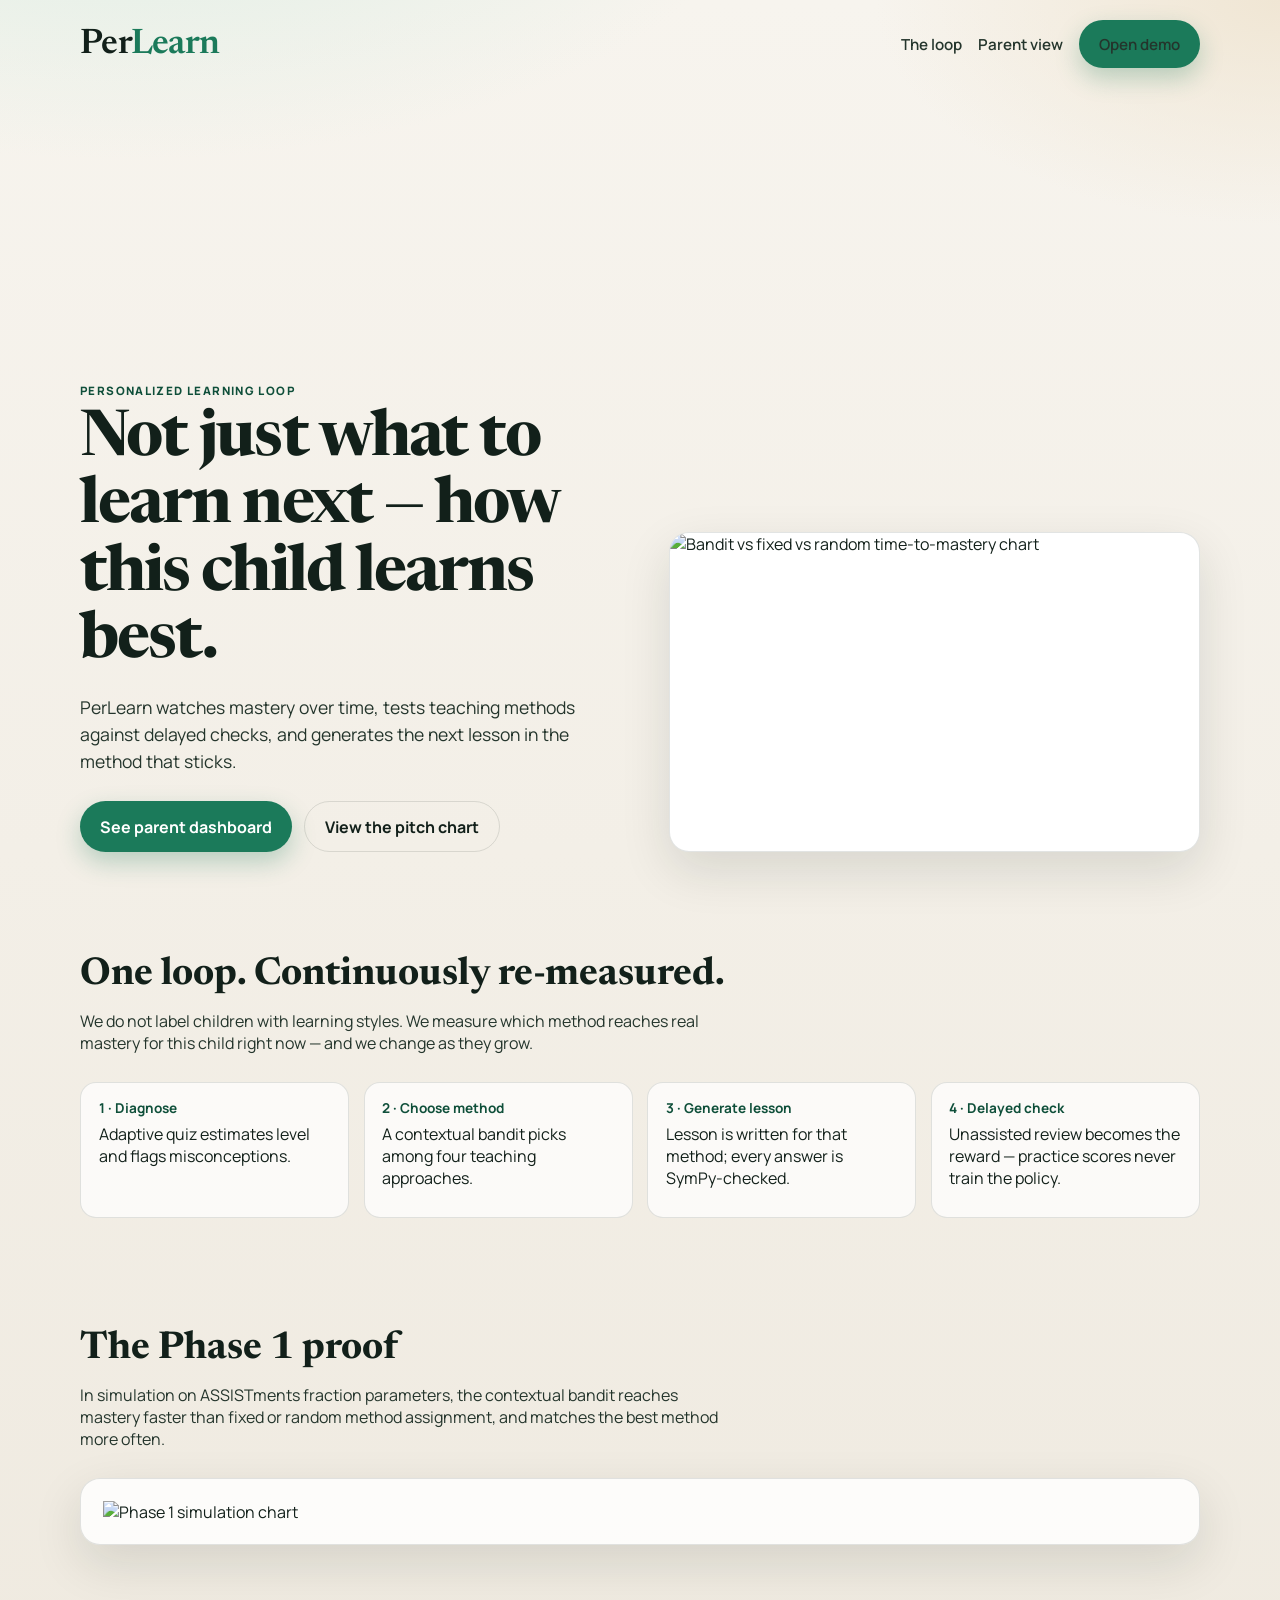
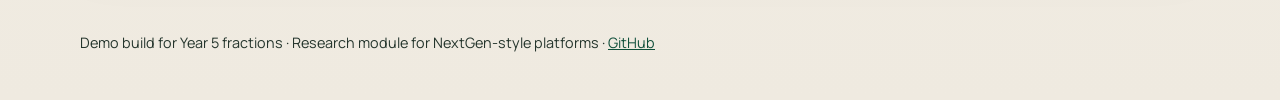
==== web/index.html @ 4924a7fe "Add Phase 3 live loop and Phase 4 shareable demo site. Wire diagnose → bandit → SymPy lesson → delay" ====
<!DOCTYPE html>
<html lang="en">
<head>
  <meta charset="utf-8" />
  <meta name="viewport" content="width=device-width, initial-scale=1" />
  <title>PerLearn — Personalized Learning Loop</title>
  <link rel="preconnect" href="https://fonts.googleapis.com" />
  <link rel="preconnect" href="https://fonts.gstatic.com" crossorigin />
  <link href="https://fonts.googleapis.com/css2?family=Manrope:wght@400;600;700;800&family=Newsreader:opsz,wght@6..72,500;6..72,600;6..72,700&display=swap" rel="stylesheet" />
  <link rel="stylesheet" href="styles.css" />
</head>
<body>
  <div class="wrap">
    <header class="nav">
      <p class="brand">Per<span>Learn</span></p>
      <div class="nav-links">
        <a href="#loop">The loop</a>
        <a href="parent.html">Parent view</a>
        <a class="btn btn-primary" href="parent.html">Open demo</a>
      </div>
    </header>

    <section class="hero">
      <div class="hero-copy">
        <div class="eyebrow">Personalized Learning Loop</div>
        <h1>Not just what to learn next — how this child learns best.</h1>
        <p>
          PerLearn watches mastery over time, tests teaching methods against delayed checks,
          and generates the next lesson in the method that sticks.
        </p>
        <div class="hero-actions">
          <a class="btn btn-primary" href="parent.html">See parent dashboard</a>
          <a class="btn btn-ghost" href="#evidence">View the pitch chart</a>
        </div>
      </div>
      <div class="hero-visual">
        <img src="assets/phase1_time_to_mastery.png" alt="Bandit vs fixed vs random time-to-mastery chart" />
      </div>
    </section>

    <section class="section" id="loop">
      <h2>One loop. Continuously re-measured.</h2>
      <p class="lede">
        We do not label children with learning styles. We measure which method reaches real mastery
        for this child right now — and we change as they grow.
      </p>
      <div class="loop">
        <article class="loop-step">
          <strong>1 · Diagnose</strong>
          Adaptive quiz estimates level and flags misconceptions.
        </article>
        <article class="loop-step">
          <strong>2 · Choose method</strong>
          A contextual bandit picks among four teaching approaches.
        </article>
        <article class="loop-step">
          <strong>3 · Generate lesson</strong>
          Lesson is written for that method; every answer is SymPy-checked.
        </article>
        <article class="loop-step">
          <strong>4 · Delayed check</strong>
          Unassisted review becomes the reward — practice scores never train the policy.
        </article>
      </div>
    </section>

    <section class="section" id="evidence">
      <h2>The Phase 1 proof</h2>
      <p class="lede">
        In simulation on ASSISTments fraction parameters, the contextual bandit reaches mastery
        faster than fixed or random method assignment, and matches the best method more often.
      </p>
      <div class="panel">
        <img src="assets/phase1_time_to_mastery.png" alt="Phase 1 simulation chart" />
      </div>
    </section>

    <footer class="footer">
      Demo build for Year 5 fractions · Research module for NextGen-style platforms ·
      <a href="https://github.com/Azhartula/Per_learn">GitHub</a>
    </footer>
  </div>
</body>
</html>
---- web/styles.css ----
:root {
  --ink: #12201a;
  --ink-soft: #24352c;
  --paper: #f7f4ee;
  --paper-2: #efeae0;
  --leaf: #1b7a5a;
  --leaf-deep: #0f4f3a;
  --mist: #d7e6dd;
  --warn: #9a4b1f;
  --line: rgba(18, 32, 26, 0.12);
  --shadow: 0 18px 50px rgba(18, 32, 26, 0.12);
  --font-display: "Newsreader", "Iowan Old Style", Georgia, serif;
  --font-body: "Manrope", "Avenir Next", "Segoe UI", sans-serif;
}

* { box-sizing: border-box; }
html { scroll-behavior: smooth; }
body {
  margin: 0;
  font-family: var(--font-body);
  color: var(--ink);
  background:
    radial-gradient(1200px 600px at 10% -10%, #dceee4 0%, transparent 55%),
    radial-gradient(900px 500px at 100% 0%, #f0e6d4 0%, transparent 45%),
    linear-gradient(180deg, var(--paper), var(--paper-2));
  min-height: 100vh;
}

a { color: var(--leaf-deep); }
img { max-width: 100%; display: block; }

.wrap {
  width: min(1120px, calc(100% - 2rem));
  margin: 0 auto;
}

.brand {
  font-family: var(--font-display);
  font-weight: 600;
  font-size: clamp(1.6rem, 3vw, 2.2rem);
  letter-spacing: -0.02em;
  margin: 0;
}

.brand span { color: var(--leaf); }

.nav {
  display: flex;
  justify-content: space-between;
  align-items: center;
  padding: 1.25rem 0;
}

.nav-links {
  display: flex;
  gap: 1rem;
  align-items: center;
}

.nav-links a {
  text-decoration: none;
  color: var(--ink-soft);
  font-weight: 600;
  font-size: 0.95rem;
}

.btn {
  display: inline-flex;
  align-items: center;
  justify-content: center;
  gap: 0.4rem;
  border: 0;
  border-radius: 999px;
  padding: 0.85rem 1.25rem;
  font: inherit;
  font-weight: 700;
  text-decoration: none;
  cursor: pointer;
  transition: transform 180ms ease, box-shadow 180ms ease;
}

.btn:hover { transform: translateY(-1px); }
.btn-primary {
  background: var(--leaf);
  color: white;
  box-shadow: 0 10px 24px rgba(27, 122, 90, 0.28);
}
.btn-ghost {
  background: transparent;
  color: var(--ink);
  border: 1px solid var(--line);
}

.hero {
  display: grid;
  grid-template-columns: 1.05fr 1fr;
  gap: 2rem;
  align-items: end;
  min-height: calc(100vh - 5.5rem);
  padding: 1rem 0 3rem;
}

.hero-copy h1 {
  font-family: var(--font-display);
  font-size: clamp(2.4rem, 5vw, 4.2rem);
  line-height: 1.05;
  letter-spacing: -0.03em;
  margin: 0.6rem 0 1rem;
}

.hero-copy p {
  font-size: 1.1rem;
  line-height: 1.55;
  max-width: 34rem;
  color: var(--ink-soft);
}

.hero-actions {
  display: flex;
  flex-wrap: wrap;
  gap: 0.75rem;
  margin-top: 1.6rem;
}

.hero-visual {
  position: relative;
  border-radius: 1.25rem;
  overflow: hidden;
  box-shadow: var(--shadow);
  background: #fff;
  border: 1px solid var(--line);
  min-height: 320px;
}

.hero-visual img {
  width: 100%;
  height: 100%;
  object-fit: cover;
}

.eyebrow {
  text-transform: uppercase;
  letter-spacing: 0.12em;
  font-size: 0.72rem;
  font-weight: 800;
  color: var(--leaf-deep);
}

.section {
  padding: 3.5rem 0;
}

.section h2 {
  font-family: var(--font-display);
  font-size: clamp(1.8rem, 3vw, 2.5rem);
  margin: 0 0 0.6rem;
}

.section > .lede {
  color: var(--ink-soft);
  max-width: 40rem;
  margin-bottom: 1.75rem;
}

.loop {
  display: grid;
  grid-template-columns: repeat(4, 1fr);
  gap: 0.9rem;
}

.loop-step {
  background: rgba(255,255,255,0.72);
  border: 1px solid var(--line);
  border-radius: 1rem;
  padding: 1rem 1.1rem;
  min-height: 8.5rem;
  animation: rise 700ms ease both;
}

.loop-step:nth-child(2) { animation-delay: 80ms; }
.loop-step:nth-child(3) { animation-delay: 160ms; }
.loop-step:nth-child(4) { animation-delay: 240ms; }

.loop-step strong {
  display: block;
  font-size: 0.85rem;
  color: var(--leaf-deep);
  margin-bottom: 0.35rem;
}

@keyframes rise {
  from { opacity: 0; transform: translateY(12px); }
  to { opacity: 1; transform: none; }
}

.panel {
  background: rgba(255,255,255,0.82);
  border: 1px solid var(--line);
  border-radius: 1.25rem;
  padding: 1.35rem;
  box-shadow: var(--shadow);
}

.dashboard-grid {
  display: grid;
  grid-template-columns: 1.2fr 0.8fr;
  gap: 1rem;
}

.stat-row {
  display: grid;
  grid-template-columns: repeat(3, 1fr);
  gap: 0.75rem;
  margin: 1rem 0 1.25rem;
}

.stat {
  background: var(--mist);
  border-radius: 0.9rem;
  padding: 0.9rem 1rem;
}

.stat .label {
  font-size: 0.75rem;
  font-weight: 700;
  text-transform: uppercase;
  letter-spacing: 0.06em;
  color: var(--ink-soft);
}

.stat .value {
  font-family: var(--font-display);
  font-size: 1.55rem;
  margin-top: 0.2rem;
}

.skill {
  margin: 0.7rem 0;
}

.skill-top {
  display: flex;
  justify-content: space-between;
  font-size: 0.92rem;
  margin-bottom: 0.3rem;
}

.bar {
  height: 0.55rem;
  background: #e3ebe5;
  border-radius: 999px;
  overflow: hidden;
}

.bar > i {
  display: block;
  height: 100%;
  background: linear-gradient(90deg, var(--leaf), #49a883);
  border-radius: inherit;
}

.callout {
  border-left: 4px solid var(--leaf);
  padding: 0.2rem 0 0.2rem 0.9rem;
  margin: 1rem 0;
}

.callout.warn { border-left-color: var(--warn); }

.tag {
  display: inline-block;
  background: #fff;
  border: 1px solid var(--line);
  border-radius: 999px;
  padding: 0.25rem 0.7rem;
  font-size: 0.8rem;
  font-weight: 650;
  margin: 0.2rem 0.25rem 0.2rem 0;
}

.footer {
  padding: 2rem 0 3rem;
  color: var(--ink-soft);
  font-size: 0.9rem;
}

@media (max-width: 860px) {
  .hero,
  .dashboard-grid,
  .loop,
  .stat-row {
    grid-template-columns: 1fr;
  }
  .hero {
    min-height: auto;
    padding-top: 1.5rem;
  }
}
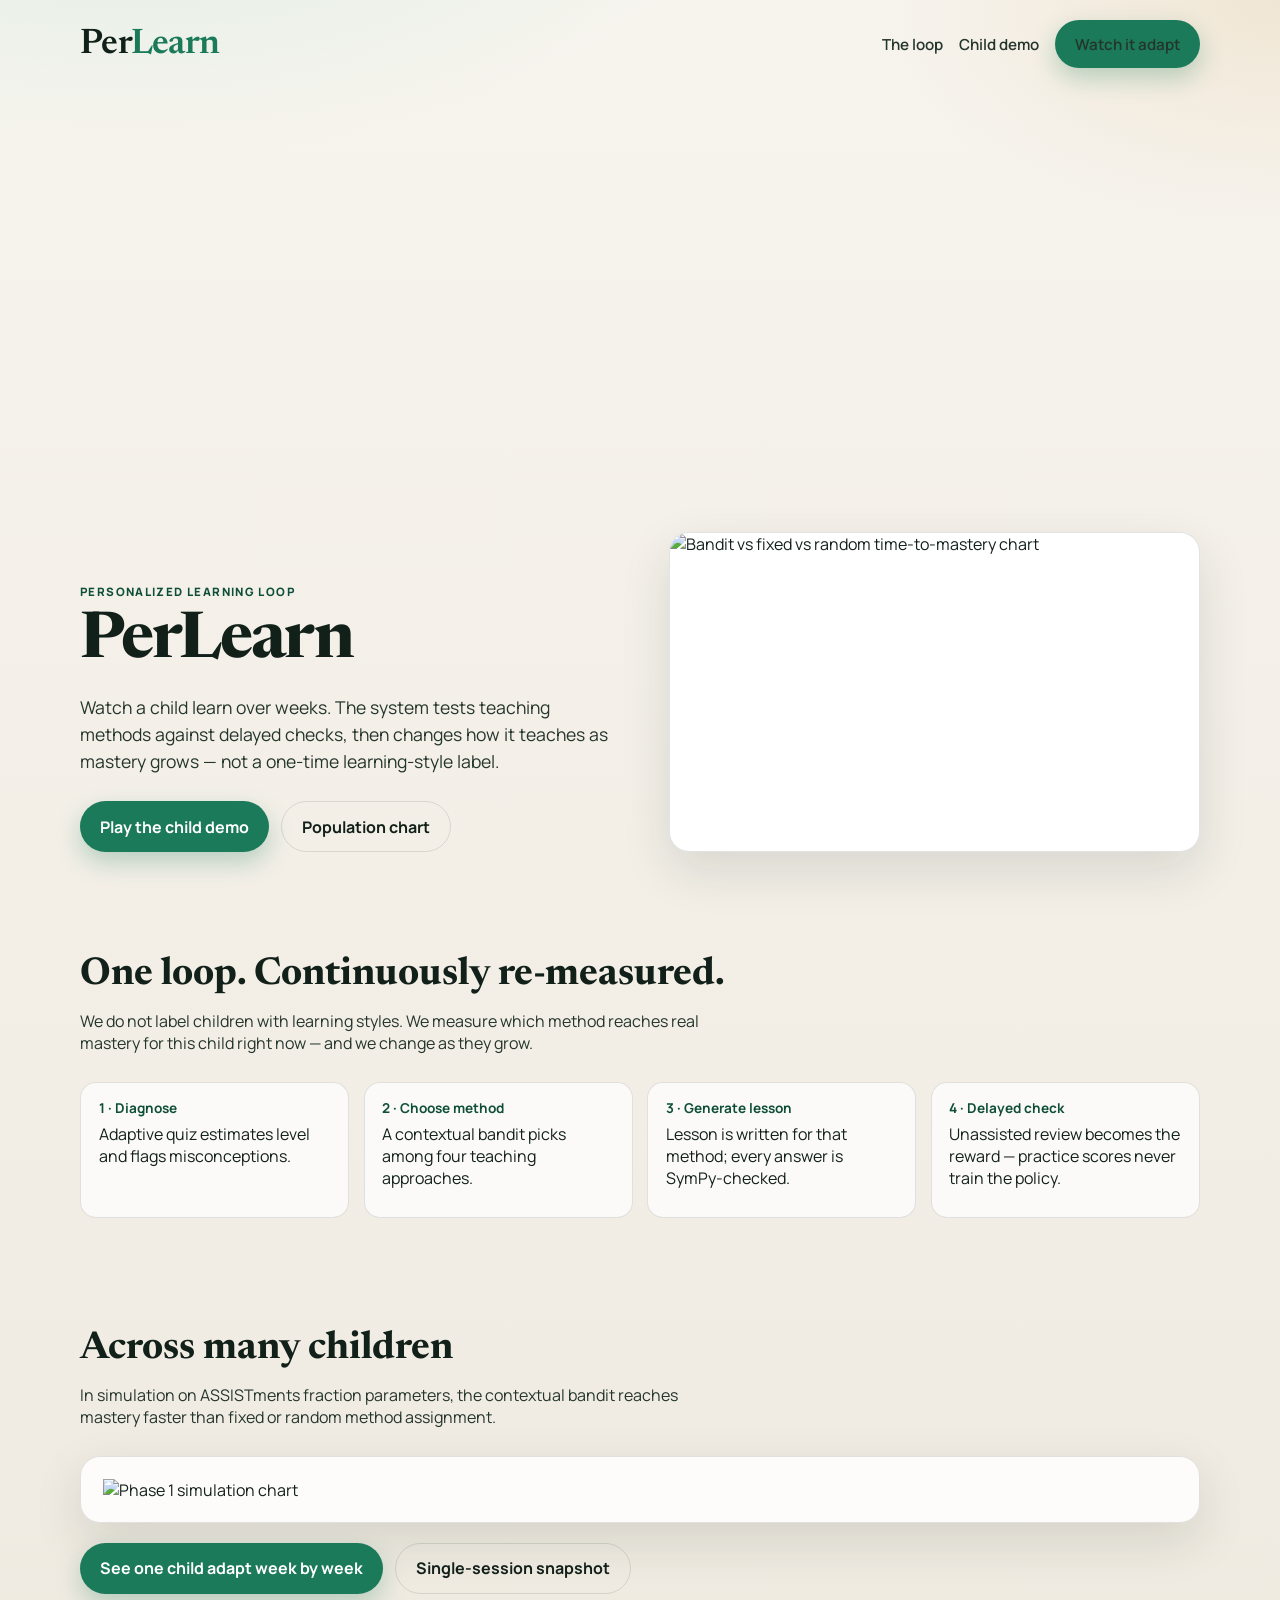
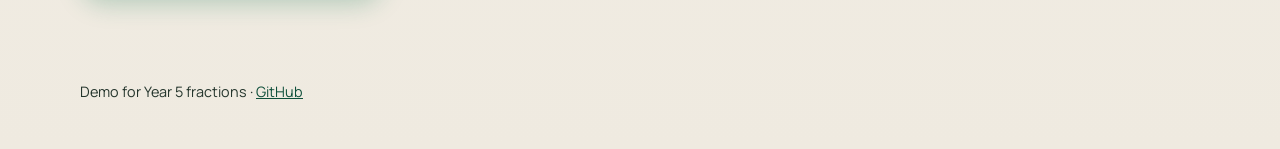
==== commit 73fa4983: "Add multi-week child adaptation demo for the pitch site. Simulate Maya, Sam, and Jordan over delayed" ====
--- a/web/index.html
+++ b/web/index.html
@@ -15,22 +15,22 @@
       <p class="brand">Per<span>Learn</span></p>
       <div class="nav-links">
         <a href="#loop">The loop</a>
-        <a href="parent.html">Parent view</a>
-        <a class="btn btn-primary" href="parent.html">Open demo</a>
+        <a href="child.html">Child demo</a>
+        <a class="btn btn-primary" href="child.html">Watch it adapt</a>
       </div>
     </header>
 
     <section class="hero">
       <div class="hero-copy">
         <div class="eyebrow">Personalized Learning Loop</div>
-        <h1>Not just what to learn next — how this child learns best.</h1>
+        <h1>PerLearn</h1>
         <p>
-          PerLearn watches mastery over time, tests teaching methods against delayed checks,
-          and generates the next lesson in the method that sticks.
+          Watch a child learn over weeks. The system tests teaching methods against delayed checks,
+          then changes how it teaches as mastery grows — not a one-time learning-style label.
         </p>
         <div class="hero-actions">
-          <a class="btn btn-primary" href="parent.html">See parent dashboard</a>
-          <a class="btn btn-ghost" href="#evidence">View the pitch chart</a>
+          <a class="btn btn-primary" href="child.html">Play the child demo</a>
+          <a class="btn btn-ghost" href="#evidence">Population chart</a>
         </div>
       </div>
       <div class="hero-visual">
@@ -65,19 +65,22 @@
     </section>
 
     <section class="section" id="evidence">
-      <h2>The Phase 1 proof</h2>
+      <h2>Across many children</h2>
       <p class="lede">
         In simulation on ASSISTments fraction parameters, the contextual bandit reaches mastery
-        faster than fixed or random method assignment, and matches the best method more often.
+        faster than fixed or random method assignment.
       </p>
       <div class="panel">
         <img src="assets/phase1_time_to_mastery.png" alt="Phase 1 simulation chart" />
       </div>
+      <div class="hero-actions" style="margin-top:1.2rem;">
+        <a class="btn btn-primary" href="child.html">See one child adapt week by week</a>
+        <a class="btn btn-ghost" href="parent.html">Single-session snapshot</a>
+      </div>
     </section>
 
     <footer class="footer">
-      Demo build for Year 5 fractions · Research module for NextGen-style platforms ·
-      <a href="https://github.com/Azhartula/Per_learn">GitHub</a>
+      Demo for Year 5 fractions · <a href="https://github.com/Azhartula/Per_learn">GitHub</a>
     </footer>
   </div>
 </body>
--- a/web/styles.css
+++ b/web/styles.css
@@ -284,15 +284,104 @@
   font-size: 0.9rem;
 }
 
+.child-picker {
+  display: flex;
+  flex-wrap: wrap;
+  gap: 0.55rem;
+  margin: 0 0 1rem;
+}
+
+.child-chip {
+  border: 1px solid var(--line);
+  background: rgba(255,255,255,0.75);
+  border-radius: 999px;
+  padding: 0.55rem 1rem;
+  font: inherit;
+  font-weight: 700;
+  cursor: pointer;
+}
+
+.child-chip.active {
+  background: var(--leaf);
+  color: #fff;
+  border-color: var(--leaf);
+}
+
+.play-panel { padding: 1.35rem 1.35rem 1.5rem; }
+
+.play-top {
+  display: flex;
+  justify-content: space-between;
+  gap: 1rem;
+  align-items: flex-start;
+  margin-bottom: 0.9rem;
+}
+
+.play-controls {
+  display: flex;
+  flex-wrap: wrap;
+  gap: 0.45rem;
+}
+
+#week-slider {
+  width: 100%;
+  accent-color: var(--leaf);
+}
+
+.chart-wrap {
+  margin-top: 1rem;
+  background: #fff;
+  border: 1px solid var(--line);
+  border-radius: 1rem;
+  padding: 0.6rem;
+}
+
+#mastery-chart { width: 100%; height: auto; }
+
+.timeline {
+  display: grid;
+  grid-template-columns: repeat(10, minmax(0, 1fr));
+  gap: 0.4rem;
+  margin-top: 1rem;
+}
+
+.time-bead {
+  border: 2px solid var(--ink);
+  background: rgba(255,255,255,0.9);
+  border-radius: 0.7rem;
+  padding: 0.45rem 0.2rem;
+  font: inherit;
+  cursor: pointer;
+  text-align: center;
+}
+
+.time-bead strong { display: block; font-size: 0.85rem; }
+.time-bead span {
+  display: block;
+  font-size: 0.65rem;
+  color: var(--ink-soft);
+  text-transform: capitalize;
+}
+
+.time-bead.active {
+  background: var(--mist);
+  transform: translateY(-2px);
+}
+
 @media (max-width: 860px) {
   .hero,
   .dashboard-grid,
   .loop,
-  .stat-row {
+  .stat-row,
+  .play-top {
     grid-template-columns: 1fr;
   }
+  .play-top { flex-direction: column; }
   .hero {
     min-height: auto;
     padding-top: 1.5rem;
   }
-}
+  .timeline {
+    grid-template-columns: repeat(5, minmax(0, 1fr));
+  }
+}
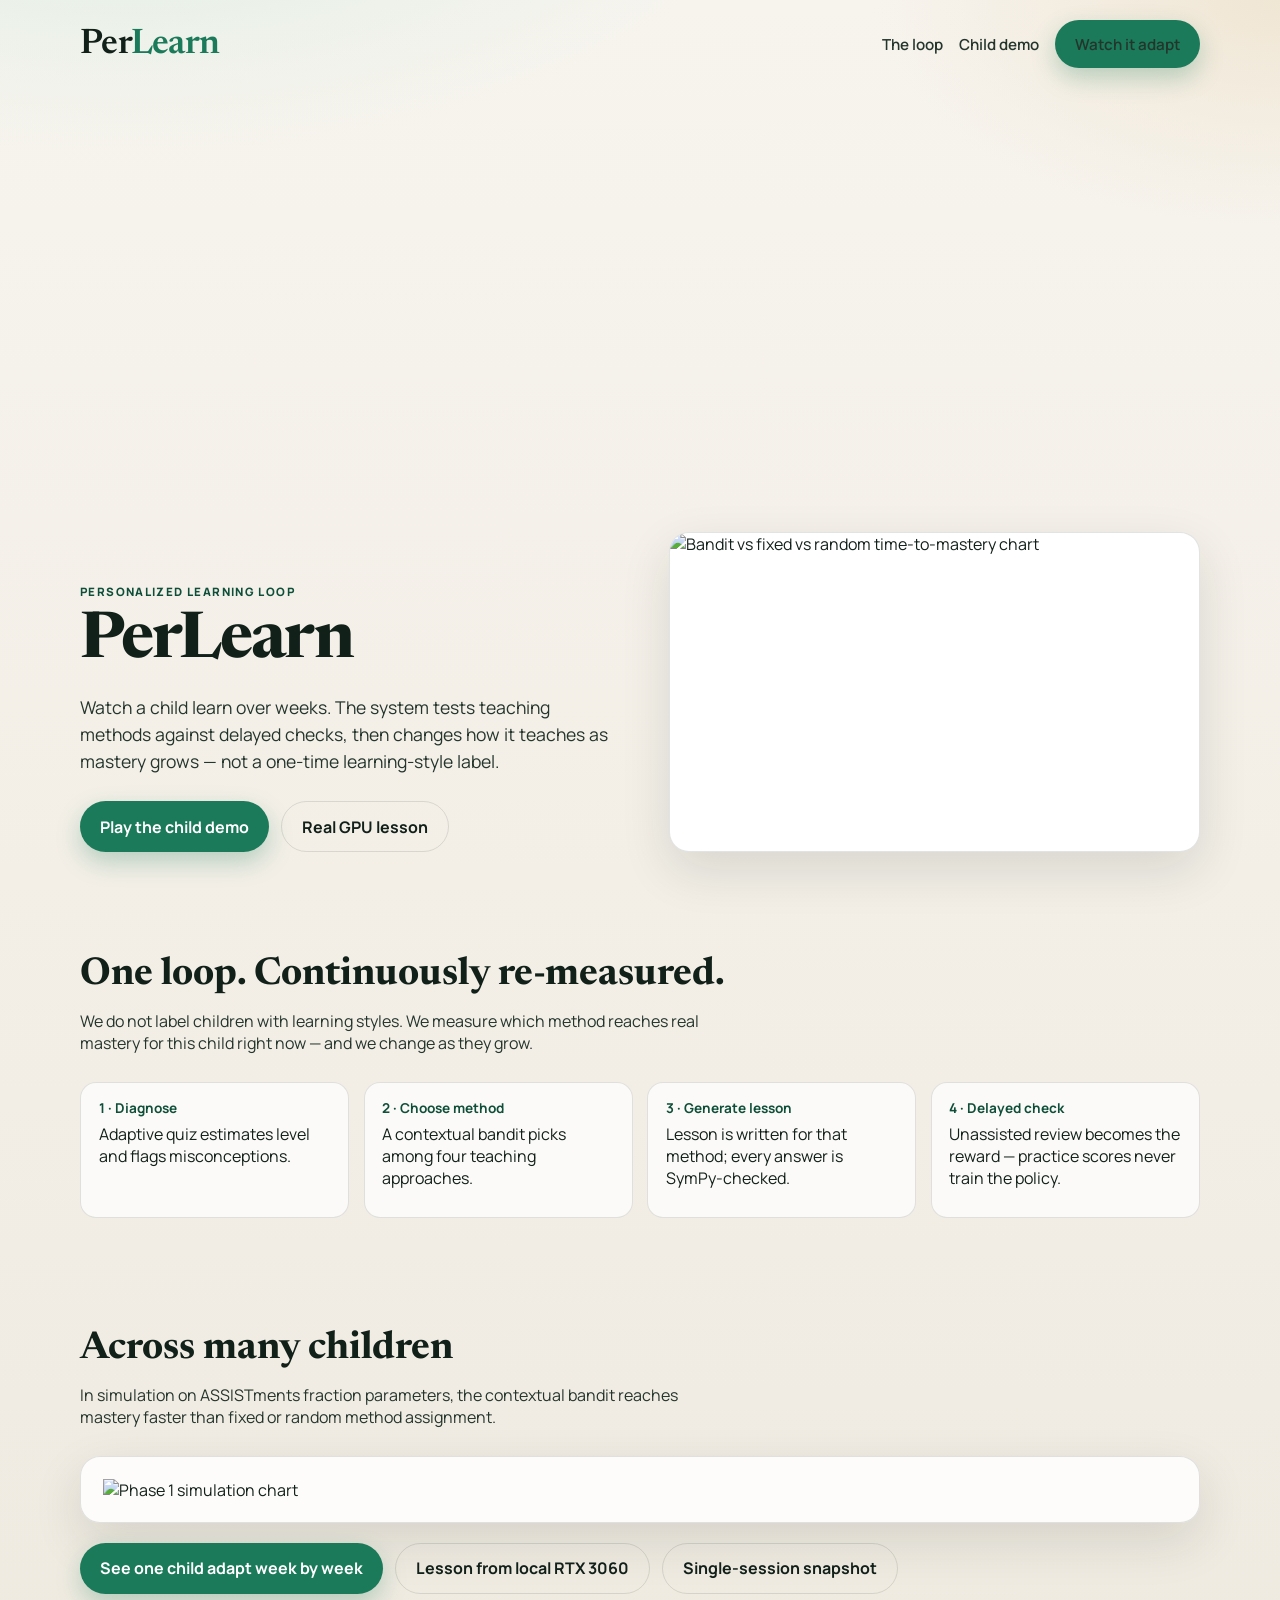
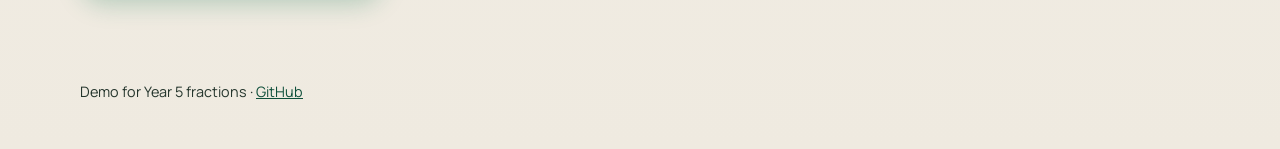
==== commit 0c95e46f: "Add real on-laptop GPU lesson generation via Ollama. Wire Qwen 2.5 3B through the bandit loop with S" ====
--- a/web/index.html
+++ b/web/index.html
@@ -30,7 +30,7 @@
         </p>
         <div class="hero-actions">
           <a class="btn btn-primary" href="child.html">Play the child demo</a>
-          <a class="btn btn-ghost" href="#evidence">Population chart</a>
+          <a class="btn btn-ghost" href="live.html">Real GPU lesson</a>
         </div>
       </div>
       <div class="hero-visual">
@@ -75,6 +75,7 @@
       </div>
       <div class="hero-actions" style="margin-top:1.2rem;">
         <a class="btn btn-primary" href="child.html">See one child adapt week by week</a>
+        <a class="btn btn-ghost" href="live.html">Lesson from local RTX 3060</a>
         <a class="btn btn-ghost" href="parent.html">Single-session snapshot</a>
       </div>
     </section>
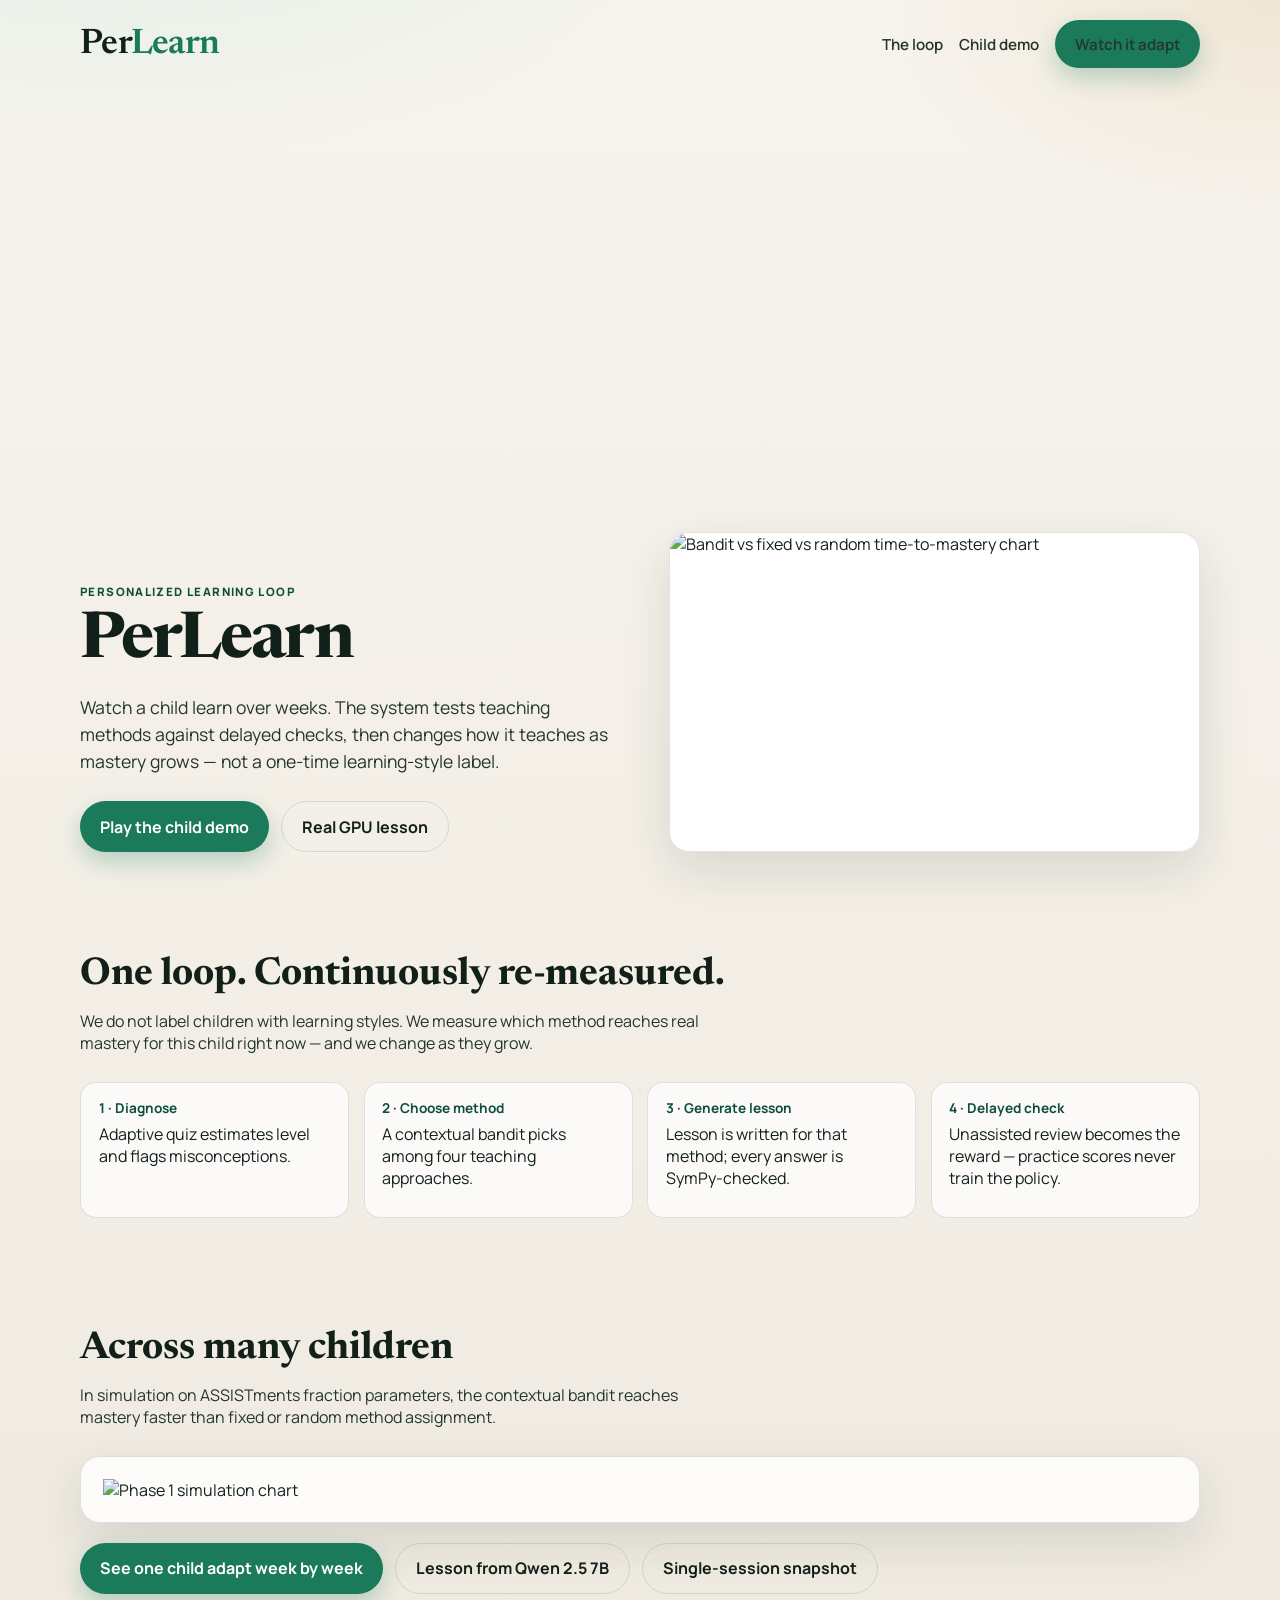
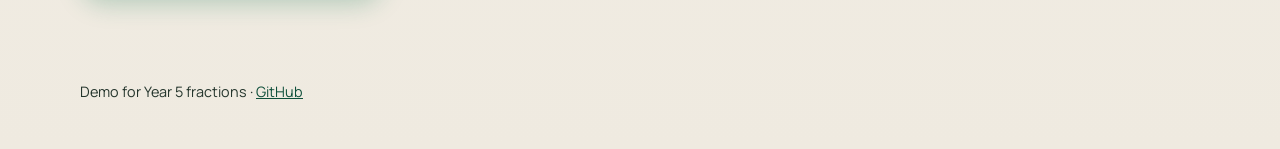
==== commit a8d40efa: "Upgrade local demo model from Qwen 2.5 3B to 7B. Remove the lighter model default and refresh the li" ====
--- a/web/index.html
+++ b/web/index.html
@@ -75,7 +75,7 @@
       </div>
       <div class="hero-actions" style="margin-top:1.2rem;">
         <a class="btn btn-primary" href="child.html">See one child adapt week by week</a>
-        <a class="btn btn-ghost" href="live.html">Lesson from local RTX 3060</a>
+        <a class="btn btn-ghost" href="live.html">Lesson from Qwen 2.5 7B</a>
         <a class="btn btn-ghost" href="parent.html">Single-session snapshot</a>
       </div>
     </section>
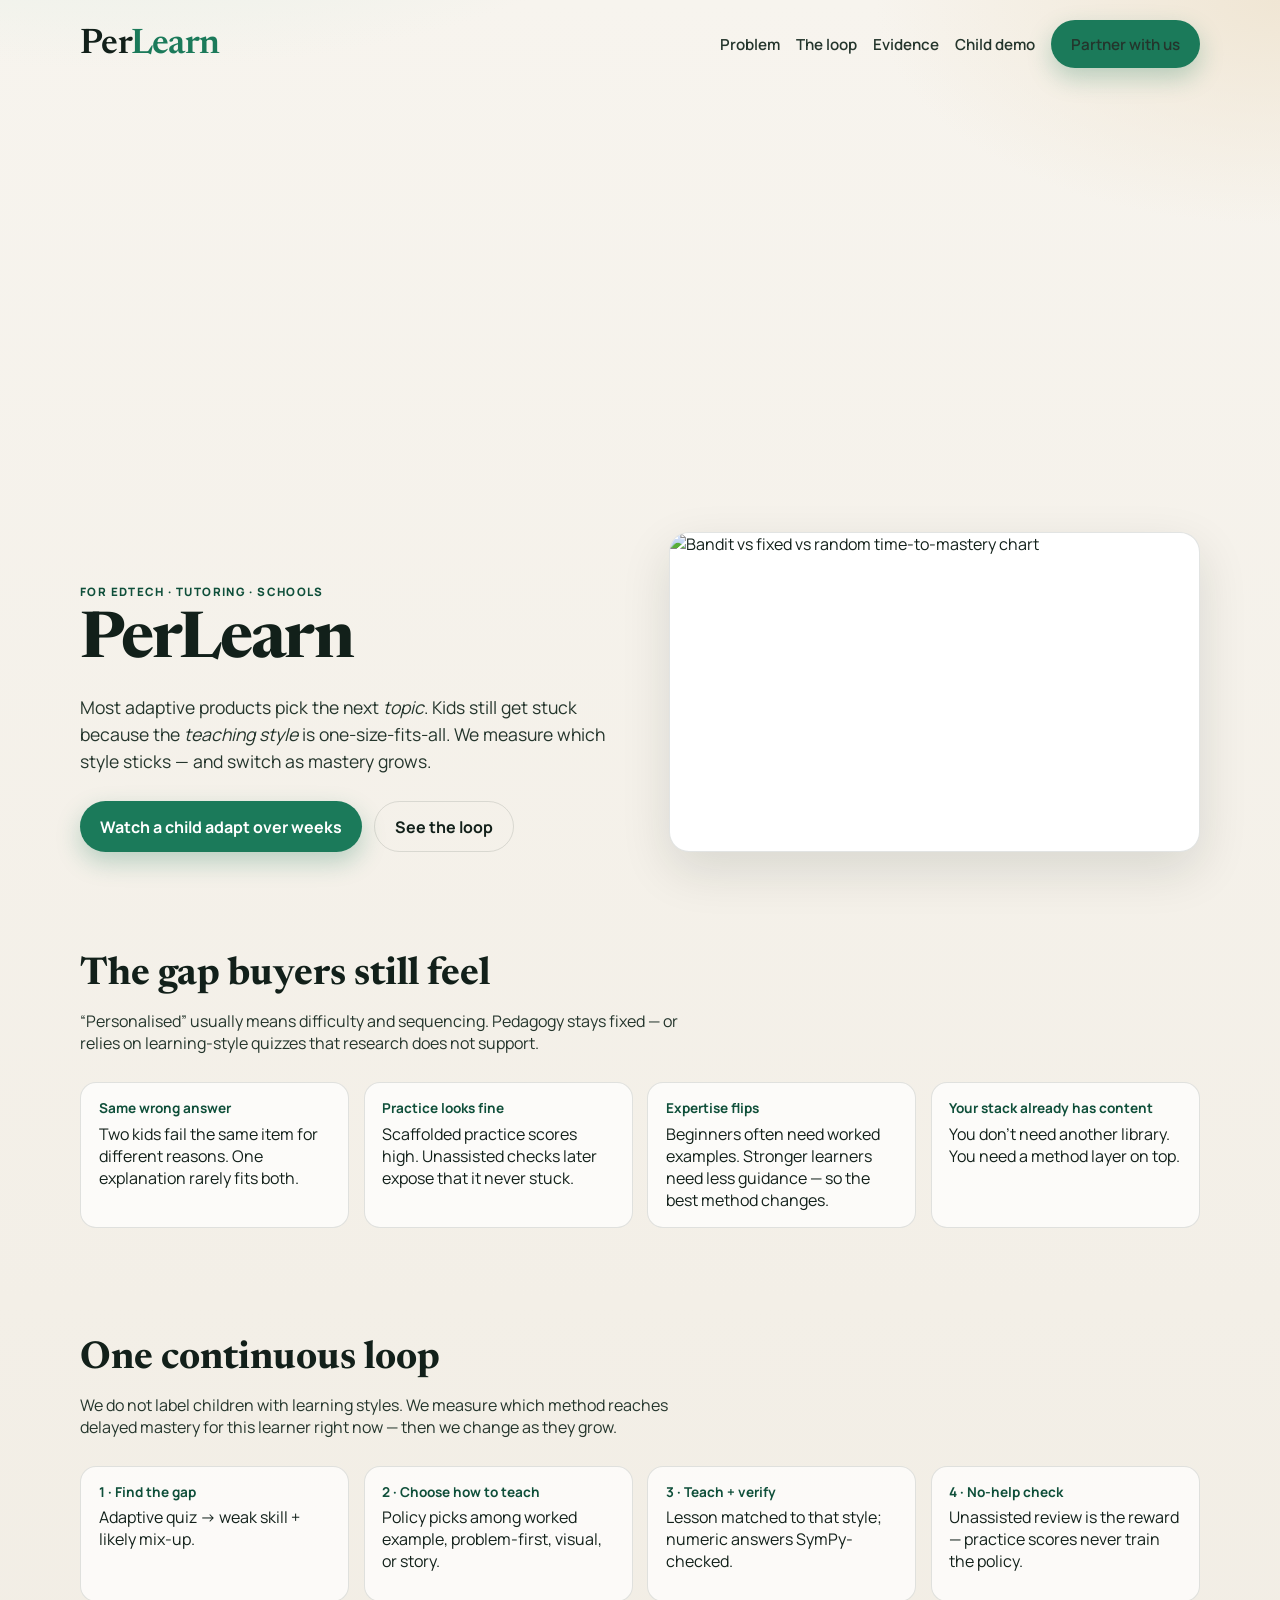
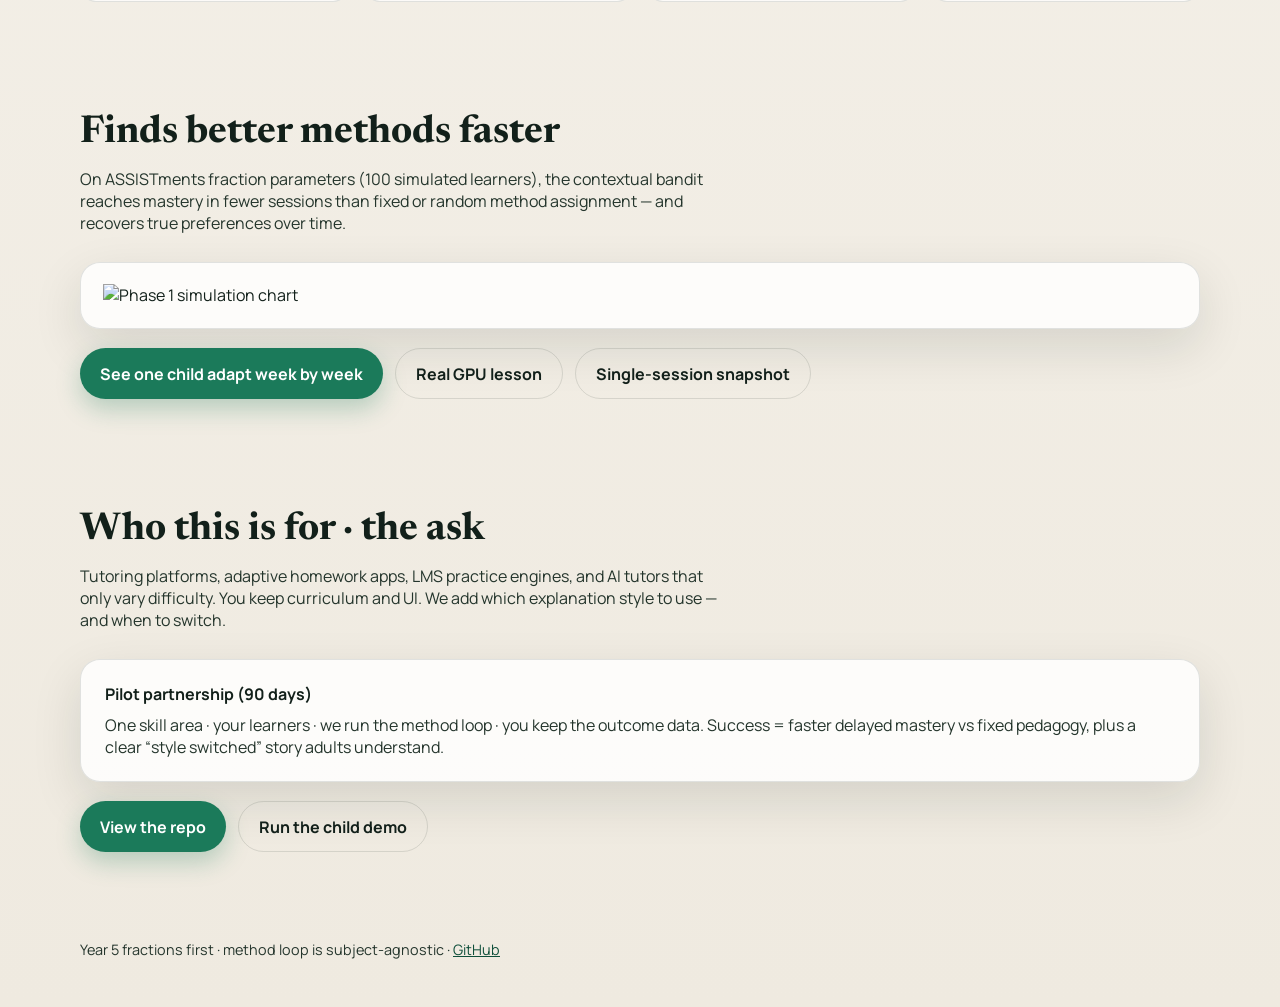
==== commit 539cae65: "Add integrity checks, offline eval, and pilot protocol. Replace demo-only claims with lesson verific" ====
--- a/web/index.html
+++ b/web/index.html
@@ -3,7 +3,8 @@
 <head>
   <meta charset="utf-8" />
   <meta name="viewport" content="width=device-width, initial-scale=1" />
-  <title>PerLearn — Personalized Learning Loop</title>
+  <title>PerLearn — Adapt how you teach, not just what</title>
+  <meta name="description" content="A method layer for edtech: measure which teaching style sticks for each learner, then change as they grow." />
   <link rel="preconnect" href="https://fonts.googleapis.com" />
   <link rel="preconnect" href="https://fonts.gstatic.com" crossorigin />
   <link href="https://fonts.googleapis.com/css2?family=Manrope:wght@400;600;700;800&family=Newsreader:opsz,wght@6..72,500;6..72,600;6..72,700&display=swap" rel="stylesheet" />
@@ -14,23 +15,26 @@
     <header class="nav">
       <p class="brand">Per<span>Learn</span></p>
       <div class="nav-links">
+        <a href="#problem">Problem</a>
         <a href="#loop">The loop</a>
+        <a href="#evidence">Evidence</a>
         <a href="child.html">Child demo</a>
-        <a class="btn btn-primary" href="child.html">Watch it adapt</a>
+        <a class="btn btn-primary" href="#ask">Partner with us</a>
       </div>
     </header>
 
     <section class="hero">
       <div class="hero-copy">
-        <div class="eyebrow">Personalized Learning Loop</div>
+        <div class="eyebrow">For edtech · tutoring · schools</div>
         <h1>PerLearn</h1>
         <p>
-          Watch a child learn over weeks. The system tests teaching methods against delayed checks,
-          then changes how it teaches as mastery grows — not a one-time learning-style label.
+          Most adaptive products pick the next <em>topic</em>.
+          Kids still get stuck because the <em>teaching style</em> is one-size-fits-all.
+          We measure which style sticks — and switch as mastery grows.
         </p>
         <div class="hero-actions">
-          <a class="btn btn-primary" href="child.html">Play the child demo</a>
-          <a class="btn btn-ghost" href="live.html">Real GPU lesson</a>
+          <a class="btn btn-primary" href="child.html">Watch a child adapt over weeks</a>
+          <a class="btn btn-ghost" href="#loop">See the loop</a>
         </div>
       </div>
       <div class="hero-visual">
@@ -38,50 +42,96 @@
       </div>
     </section>
 
-    <section class="section" id="loop">
-      <h2>One loop. Continuously re-measured.</h2>
+    <section class="section" id="problem">
+      <h2>The gap buyers still feel</h2>
       <p class="lede">
-        We do not label children with learning styles. We measure which method reaches real mastery
-        for this child right now — and we change as they grow.
+        “Personalised” usually means difficulty and sequencing. Pedagogy stays fixed —
+        or relies on learning-style quizzes that research does not support.
       </p>
       <div class="loop">
         <article class="loop-step">
-          <strong>1 · Diagnose</strong>
-          Adaptive quiz estimates level and flags misconceptions.
+          <strong>Same wrong answer</strong>
+          Two kids fail the same item for different reasons. One explanation rarely fits both.
         </article>
         <article class="loop-step">
-          <strong>2 · Choose method</strong>
-          A contextual bandit picks among four teaching approaches.
+          <strong>Practice looks fine</strong>
+          Scaffolded practice scores high. Unassisted checks later expose that it never stuck.
         </article>
         <article class="loop-step">
-          <strong>3 · Generate lesson</strong>
-          Lesson is written for that method; every answer is SymPy-checked.
+          <strong>Expertise flips</strong>
+          Beginners often need worked examples. Stronger learners need less guidance — so the best method changes.
         </article>
         <article class="loop-step">
-          <strong>4 · Delayed check</strong>
-          Unassisted review becomes the reward — practice scores never train the policy.
+          <strong>Your stack already has content</strong>
+          You don’t need another library. You need a method layer on top.
+        </article>
+      </div>
+    </section>
+
+    <section class="section" id="loop">
+      <h2>One continuous loop</h2>
+      <p class="lede">
+        We do not label children with learning styles. We measure which method reaches delayed mastery
+        for this learner right now — then we change as they grow.
+      </p>
+      <div class="loop">
+        <article class="loop-step">
+          <strong>1 · Find the gap</strong>
+          Adaptive quiz → weak skill + likely mix-up.
+        </article>
+        <article class="loop-step">
+          <strong>2 · Choose how to teach</strong>
+          Policy picks among worked example, problem-first, visual, or story.
+        </article>
+        <article class="loop-step">
+          <strong>3 · Teach + verify</strong>
+          Lesson matched to that style; numeric answers SymPy-checked.
+        </article>
+        <article class="loop-step">
+          <strong>4 · No-help check</strong>
+          Unassisted review is the reward — practice scores never train the policy.
         </article>
       </div>
     </section>
 
     <section class="section" id="evidence">
-      <h2>Across many children</h2>
+      <h2>Finds better methods faster</h2>
       <p class="lede">
-        In simulation on ASSISTments fraction parameters, the contextual bandit reaches mastery
-        faster than fixed or random method assignment.
+        On ASSISTments fraction parameters (100 simulated learners), the contextual bandit reaches mastery
+        in fewer sessions than fixed or random method assignment — and recovers true preferences over time.
       </p>
       <div class="panel">
         <img src="assets/phase1_time_to_mastery.png" alt="Phase 1 simulation chart" />
       </div>
       <div class="hero-actions" style="margin-top:1.2rem;">
         <a class="btn btn-primary" href="child.html">See one child adapt week by week</a>
-        <a class="btn btn-ghost" href="live.html">Lesson from Qwen 2.5 7B</a>
+        <a class="btn btn-ghost" href="live.html">Real GPU lesson</a>
         <a class="btn btn-ghost" href="parent.html">Single-session snapshot</a>
       </div>
     </section>
 
+    <section class="section" id="ask">
+      <h2>Who this is for · the ask</h2>
+      <p class="lede">
+        Tutoring platforms, adaptive homework apps, LMS practice engines, and AI tutors that only vary difficulty.
+        You keep curriculum and UI. We add which explanation style to use — and when to switch.
+      </p>
+      <div class="panel" style="padding:1.4rem 1.5rem;">
+        <p style="margin:0 0 0.6rem; font-weight:700;">Pilot partnership (90 days)</p>
+        <p style="margin:0; color:var(--ink-soft);">
+          One skill area · your learners · we run the method loop · you keep the outcome data.
+          Success = faster delayed mastery vs fixed pedagogy, plus a clear “style switched” story adults understand.
+        </p>
+      </div>
+      <div class="hero-actions" style="margin-top:1.2rem;">
+        <a class="btn btn-primary" href="https://github.com/Azhartula/Per_learn">View the repo</a>
+        <a class="btn btn-ghost" href="child.html">Run the child demo</a>
+      </div>
+    </section>
+
     <footer class="footer">
-      Demo for Year 5 fractions · <a href="https://github.com/Azhartula/Per_learn">GitHub</a>
+      Year 5 fractions first · method loop is subject-agnostic ·
+      <a href="https://github.com/Azhartula/Per_learn">GitHub</a>
     </footer>
   </div>
 </body>
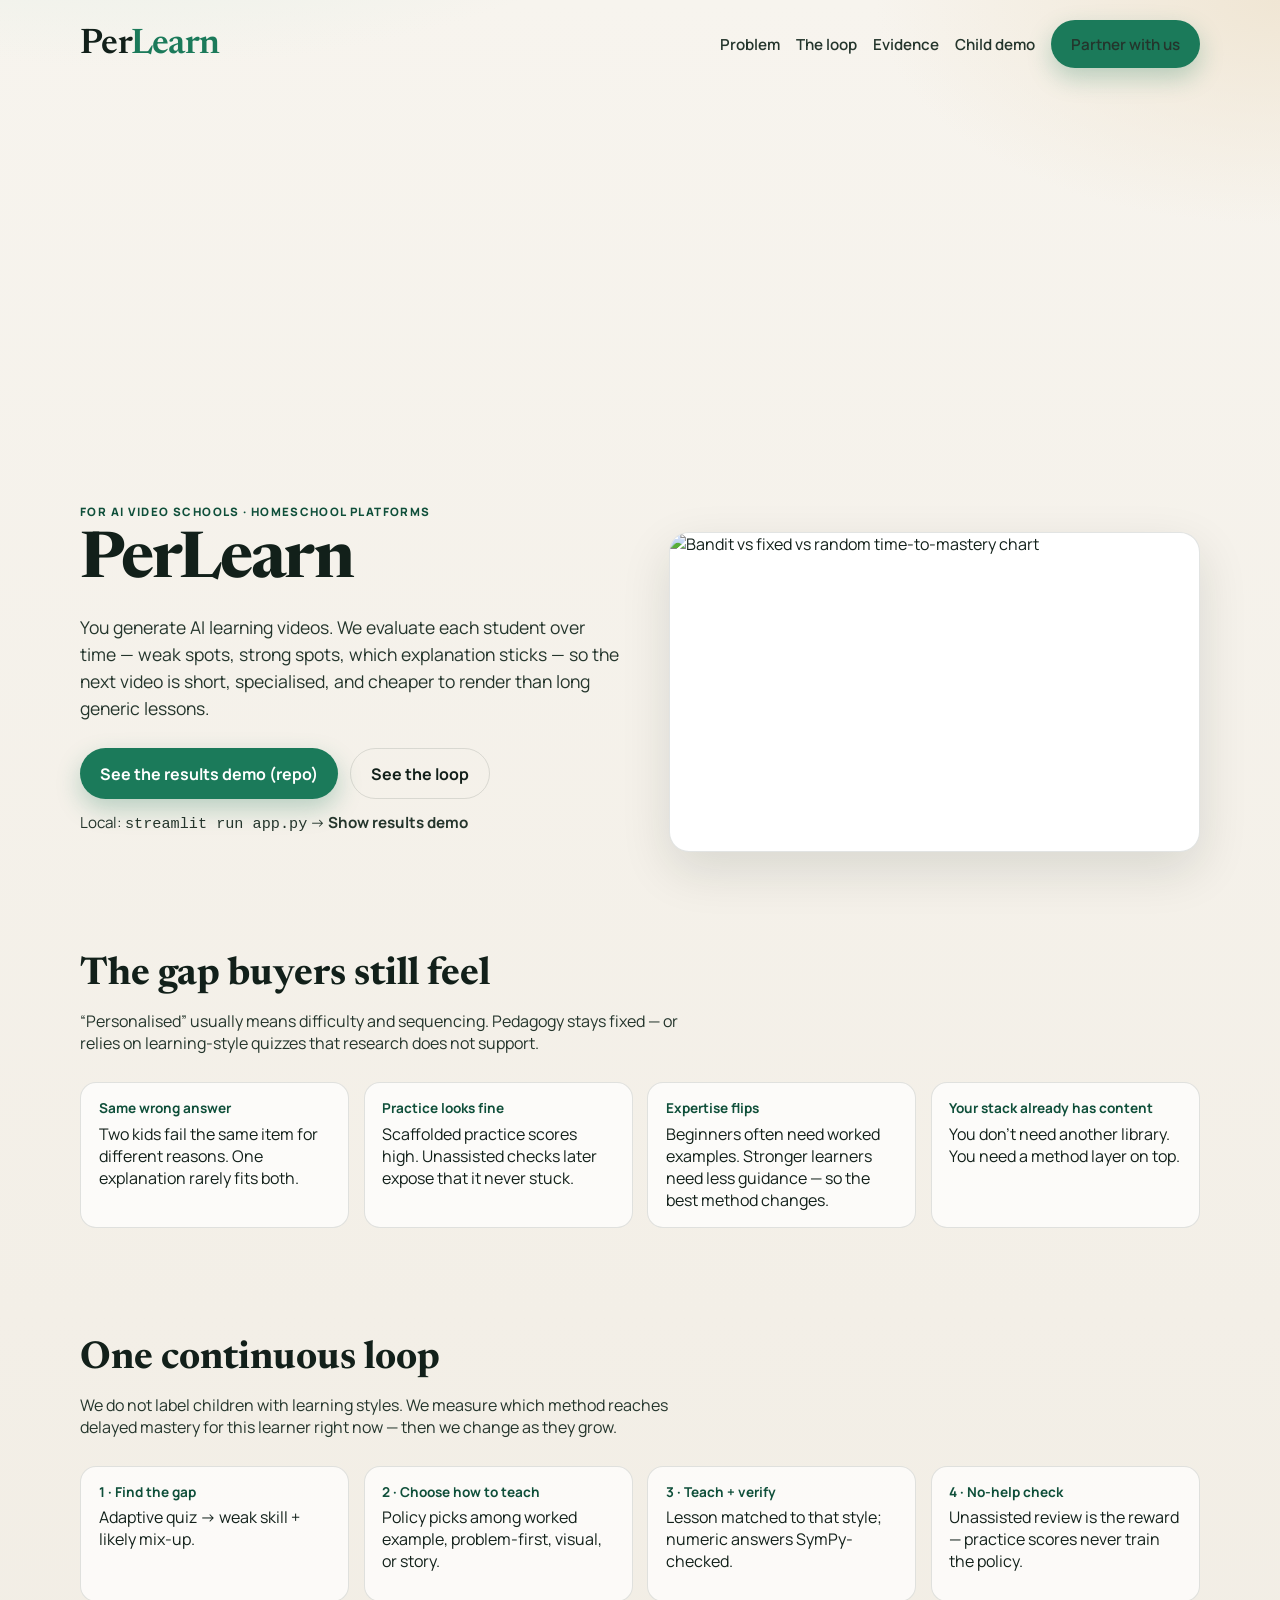
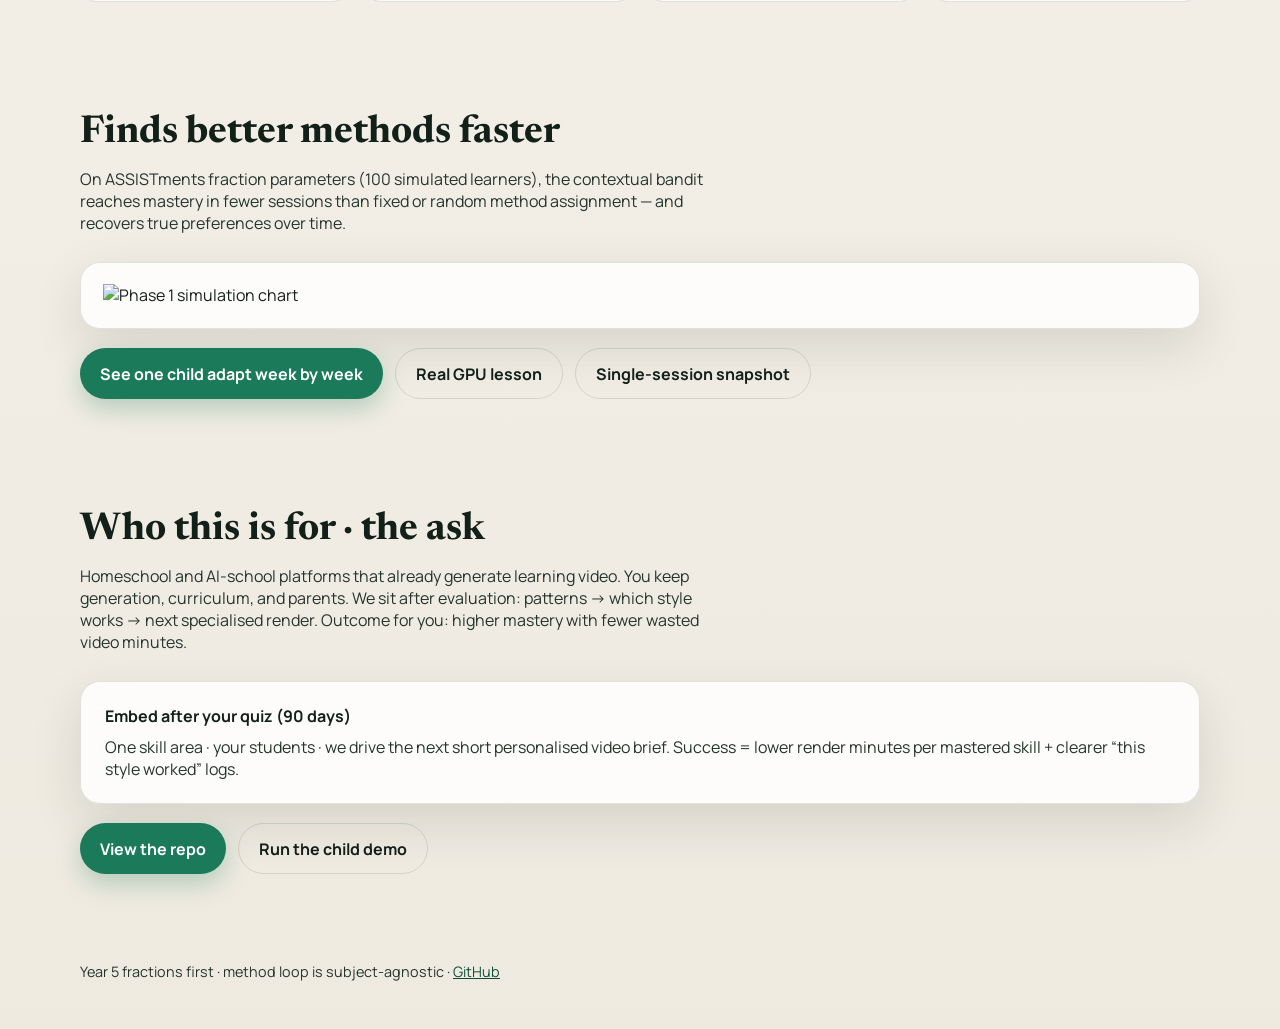
==== commit 84824ad4: "Add buyer results demo for AI video schools. Show their generate-watch-quiz stack, specialised short" ====
--- a/web/index.html
+++ b/web/index.html
@@ -25,17 +25,20 @@
 
     <section class="hero">
       <div class="hero-copy">
-        <div class="eyebrow">For edtech · tutoring · schools</div>
+        <div class="eyebrow">For AI video schools · homeschool platforms</div>
         <h1>PerLearn</h1>
         <p>
-          Most adaptive products pick the next <em>topic</em>.
-          Kids still get stuck because the <em>teaching style</em> is one-size-fits-all.
-          We measure which style sticks — and switch as mastery grows.
+          You generate AI learning videos. We evaluate each student over time —
+          weak spots, strong spots, which explanation sticks —
+          so the next video is short, specialised, and cheaper to render than long generic lessons.
         </p>
         <div class="hero-actions">
-          <a class="btn btn-primary" href="child.html">Watch a child adapt over weeks</a>
+          <a class="btn btn-primary" href="https://github.com/Azhartula/Per_learn">See the results demo (repo)</a>
           <a class="btn btn-ghost" href="#loop">See the loop</a>
         </div>
+        <p style="margin-top:0.75rem; color:var(--ink-soft); font-size:0.95rem;">
+          Local: <code>streamlit run app.py</code> → <strong>Show results demo</strong>
+        </p>
       </div>
       <div class="hero-visual">
         <img src="assets/phase1_time_to_mastery.png" alt="Bandit vs fixed vs random time-to-mastery chart" />
@@ -113,14 +116,16 @@
     <section class="section" id="ask">
       <h2>Who this is for · the ask</h2>
       <p class="lede">
-        Tutoring platforms, adaptive homework apps, LMS practice engines, and AI tutors that only vary difficulty.
-        You keep curriculum and UI. We add which explanation style to use — and when to switch.
+        Homeschool and AI-school platforms that already generate learning video.
+        You keep generation, curriculum, and parents. We sit after evaluation:
+        patterns → which style works → next specialised render.
+        Outcome for you: higher mastery with fewer wasted video minutes.
       </p>
       <div class="panel" style="padding:1.4rem 1.5rem;">
-        <p style="margin:0 0 0.6rem; font-weight:700;">Pilot partnership (90 days)</p>
+        <p style="margin:0 0 0.6rem; font-weight:700;">Embed after your quiz (90 days)</p>
         <p style="margin:0; color:var(--ink-soft);">
-          One skill area · your learners · we run the method loop · you keep the outcome data.
-          Success = faster delayed mastery vs fixed pedagogy, plus a clear “style switched” story adults understand.
+          One skill area · your students · we drive the next short personalised video brief.
+          Success = lower render minutes per mastered skill + clearer “this style worked” logs.
         </p>
       </div>
       <div class="hero-actions" style="margin-top:1.2rem;">
